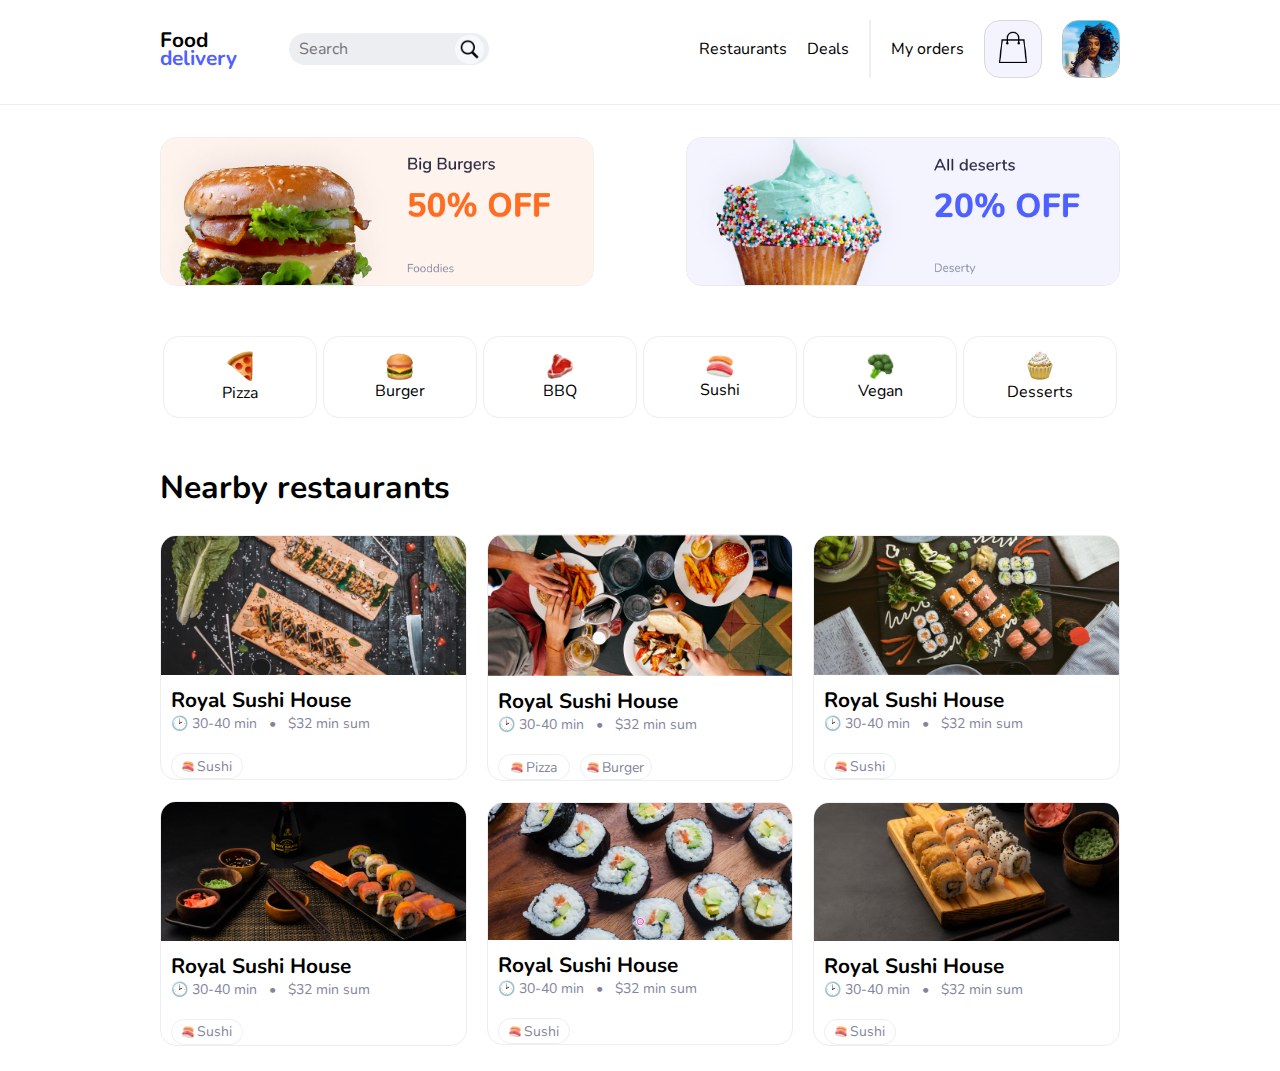
==== products.html @ fb19f6cb "Refactor folder structure" ====
<!DOCTYPE html>
<html lang="en">
<head>
    <meta charset="UTF-8">
    <title>Food delivery</title>
    <link rel="stylesheet" href="css/products.css">
    <link rel="preconnect" href="https://fonts.googleapis.com">
    <link rel="preconnect" href="https://fonts.gstatic.com" crossorigin>
    <link href="https://fonts.googleapis.com/css2?family=Nunito:ital,wght@0,200..1000;1,200..1000&display=swap" rel="stylesheet">
</head>
<body>
    <header>
        <nav>
            <div class="navbar-container">

                <div class="left-side-navbar">

                    <div class="icon-container">
                        <a href="index.html">
                            <h2 class="icon ">Food</h2>
                            <h2 class="icon icon-blue">delivery</h2>
                        </a>
                    </div>

                    <div class="search-input-container">
                        <input placeholder="Search" type="text">
                        <a href="#">
                            <img src="images/searchIcon.png" alt="">
                        </a>
                    </div>
                </div>

                <div class="right-side-navbar">
                    <a href="#">Restaurants</a>
                    <a href="#">Deals</a>
                    <div class="divider"></div>
                    <a href="#">My orders</a>
                    <a href="#">
                        <div class="cart-button">
                            <img src="images/shoppingCartIcon.png" alt="">
                        </div>
                    </a>
                    <a href="#">
                        <div class="profile-button">
                            <img src="images/profilePicture.png" alt="">
                        </div>
                    </a>
                </div>
            </div>
        </nav>
    </header>
    <main>
        <section>
            <div class="discount-container">
                <img class="left-image-discount" src="images/foodImage1.png" alt="">
                <img class="right-image-discount" src="images/foodImage2.png" alt="">
            </div>

            <div class="food-category-container">
                <div class="food-category">
                    <a href="#">
                        <img src="images/foodCategories/pizza.png" alt="">
                        <span>Pizza</span>
                    </a>
                </div>
                <div class="food-category">
                    <a href="#">
                        <img src="images/foodCategories/burger.png" alt="">
                        <span>Burger</span>
                    </a>
                </div>
                <div class="food-category">
                    <a href="#">
                        <img src="images/foodCategories/bbq.png" alt="">
                        <span>BBQ</span>
                    </a>
                </div>
                <div class="food-category">
                    <a href="#">
                        <img src="images/foodCategories/sushi.png" alt="">
                        <span>Sushi</span>
                    </a>
                </div>
                <div class="food-category">
                    <a href="#">
                        <img src="images/foodCategories/vegan.png" alt="">
                        <span>Vegan</span>
                    </a>
                </div>
                <div class="food-category">
                    <a href="#">
                        <img src="images/foodCategories/desserts.png" alt="">
                        <span>Desserts</span>
                    </a>
                </div>
            </div>

            <h1 class="menu-options-label">
                Nearby restaurants
            </h1>

            <div class="menu-options-container">
                <div class="menu-option">
                    <img src="images/foodOptions/royalSushi.png" alt="">
                    <div class="menu-option-information">
                        <h2>Royal Sushi House</h2>
                        <span>&#x1F551; 30-40 min &nbsp; • &nbsp; $32 min sum</span>
                        <div class="menu-option-category">
                            <img src="images/foodTypes/sushi.png" alt="">
                            <span>Sushi</span>
                        </div>
                    </div>
                </div>
                <div class="menu-option">
                    <img src="images/foodOptions/burgerAndPizzas.png" alt="">
                    <div class="menu-option-information">
                        <h2>Royal Sushi House</h2>
                        <span>&#x1F551; 30-40 min &nbsp; • &nbsp; $32 min sum</span>
                        <div class="menu-options-category-container">
                            <div class="menu-option-category">
                                <img src="images/foodTypes/sushi.png" alt="">
                                <span>Pizza</span>
                            </div>
                            <div class="menu-option-category">
                                <img src="images/foodTypes/sushi.png" alt="">
                                <span>Burger</span>
                            </div>
                        </div>
                    </div>
                </div>
                <div class="menu-option">
                    <img src="images/foodOptions/ninjaSushi.png" alt="">
                    <div class="menu-option-information">
                        <h2>Royal Sushi House</h2>
                        <span>&#x1F551; 30-40 min &nbsp; • &nbsp; $32 min sum</span>
                        <div class="menu-option-category">
                            <img src="images/foodTypes/sushi.png" alt="">
                            <span>Sushi</span>
                        </div>
                    </div>
                </div>
                <div class="menu-option">
                    <img src="images/foodOptions/sushiMaster.png" alt="">
                    <div class="menu-option-information">
                        <h2>Royal Sushi House</h2>
                        <span>&#x1F551; 30-40 min &nbsp; • &nbsp; $32 min sum</span>
                        <div class="menu-option-category">
                            <img src="images/foodTypes/sushi.png" alt="">
                            <span>Sushi</span>
                        </div>
                    </div>
                </div>
                <div class="menu-option">
                    <img src="images/foodOptions/japaneseSushi.png" alt="">
                    <div class="menu-option-information">
                        <h2>Royal Sushi House</h2>
                        <span>&#x1F551; 30-40 min &nbsp; • &nbsp; $32 min sum</span>
                        <div class="menu-option-category">
                            <img src="images/foodTypes/sushi.png" alt="">
                            <span>Sushi</span>
                        </div>
                    </div>
                </div>
                <div class="menu-option">
                    <img src="images/foodOptions/kobe.png" alt="">
                    <div class="menu-option-information">
                        <h2>Royal Sushi House</h2>
                        <span>&#x1F551; 30-40 min &nbsp; • &nbsp; $32 min sum</span>
                        <div class="menu-option-category">
                            <img src="images/foodTypes/sushi.png" alt="">
                            <span>Sushi</span>
                        </div>
                    </div>
                </div>
            </div>
        </section>
    </main>
    <footer>

    </footer>
</body>
</html>
---- css/products.css ----
* {
    font-family: Nunito, sans-serif;
    font-size: 1em;
    padding: 0;
    margin: 0;
}

html {
    width: 100%;
    height: 100%;
    aspect-ratio: auto;
}

body {
    display: flex;
    flex-direction: column;
    align-items: center;
    justify-content: center;
    width: 100%;
}

main {
    display: flex;
    width: 75%;
}

header {
    width: 100%;
    display: flex;
    justify-content: space-around;
    border-bottom: 1px solid #EDEEF2;
    margin-bottom: 2em;
}


nav {
    width: 75%;
    align-items: center;
    margin-bottom: 1em;
}

.navbar-container {
    display: flex;
    justify-content: space-between;
    padding-top: 20px;
    padding-bottom: 10px;
}

.left-side-navbar {
    display: flex;
    align-items: center;
    gap: 50px;
}

.icon-container {
    width: 79px;
    position: relative;
    top: 5px;
}

.icon {
    margin: 0;
    font-size: 1.3em;
}

.icon-blue {
    position: relative;
    bottom: 10px;
    color: #4E60FF;
}

.search-input-container {
    background-color: #EDEEF2;
    width: 200px;
    display: flex;
    border-radius: 16px;
}

.left-side-navbar div input {
    width: 73%;
    height: 2em;
    border-radius: 16px;
    border: none;
    background-color: rgba(0, 0, 0, 0);
    padding-left: 10px;
}

.search-input-container a {
    background-color: #f7f8fb;
    border-radius: 50%;
    width: 1.8em;
    height: 1.8em;
    position: relative;
    top: 2px;
    left: 10px;
}

.search-input-container  a img {
    height: 1.3em;
    width: 1.3em;
    position: relative;
    top: 4px;
    left: 4px;
}

.left-side-navbar div input:focus {
    outline: none;
}

.right-side-navbar {
    display: flex;
    margin-left: 10px;
    align-items: center;
    gap: 20px;
}

.divider {
    height: 100%;
    width: 2px;
    background-color: #EDEEF2;
}

div.cart-button img {
    height: 2em;
    position: relative;
    top: 10px;
    left: 12px;
}

.cart-button {
    height: 56px;
    width: 56px;
    background-color: #F3F4FF;
    border-radius: 16px;
    border: 1px solid #d8d8d8;
}

.profile-button {
    overflow: clip;
    height: 56px;
    width: 56px;
    border-radius: 16px;
    border: 1px solid #bcbcbc;

}

div.profile-button img {
    overflow: hidden;
    width: 100px;
    height: auto;
    border-radius: 16px;
    position: relative;
    bottom: 40px;
    right: 20px;
}

a {
    text-decoration: none;
    color: black;
}

a:hover {
    opacity: 0.75;
}

section {
    width: 100%;
    min-width: 877px;
    display: flex;
    flex-direction: column;
    align-items: center;
}

.discount-container {
    display: flex;
    justify-content: space-between;
    height: auto;
    width: 100%;
}

.left-image-discount {
    border-radius: 16px;
    border: 1px solid #efefef;
    width: 45%;
    height: auto;
}

.right-image-discount {
    border-radius: 16px;
    border: 1px solid #eaeaea;
    width: 45%;
    height: auto    ;
}

.food-category-container {
    display: flex;
    justify-content: space-between;
    width: 100%;
    margin-top: 50px;
}

.food-category {
    width: 100%;
    display: flex;
    justify-content: center;
}

.food-category  a {
    min-width: 130px;
    width: 95%;
    height: 80px;
    border: 1px solid #EDEEF2;
    border-radius: 16px;
    display: flex;
    justify-content: center;
    align-items: center;
    flex-direction: column;
}

.food-category a:hover {
    background-color: #F8F9FF;
    border: 1px solid #697BFF;
    opacity: 1;
}

div.food-category a img {
    width: 18%;
}

.menu-options-label {
    width: 100%;
    margin-top: 5%;
    font-size: 2em;: ;
}

.menu-options-container {
    display: grid;
    grid-template-columns: auto auto auto;
    width: 100%;
    min-width: 792px;
    justify-content: space-between;
    gap: 20px;
    align-items: center;
    margin-bottom: 25px;
    margin-top: 25px;
}

.menu-option:hover {
    opacity: 85%;
    cursor: pointer;
}

.menu-option {
    min-width: 50px;
    min-height: 80px;
    border: 1px solid #EDEEF2;
    border-radius: 16px;
    overflow: clip;
}

div.menu-option img {
    width: 100%;
    height: 55%;
}

.menu-option-information {
    display: flex;
    flex-direction: column;
    justify-content: space-between;
    margin-top: 5px;
    margin-left: 10px;
}

div.menu-option-category {
    display: flex;
    justify-content: center;
    align-items: center;
    width: 70px;
    height: 24px;
    border: 1px solid #EDEEF2;
    margin-top: 20px;
    border-radius: 16px;
}

div.menu-option-information h2 {
    font-size: 1.3em;
}

div.menu-option-information span {
    color: #83859C;
    font-size: 14px;
}

.menu-options-category-container {
    display: flex;
    gap: 10px;
}

div.menu-option-category img {
    width: 12px;
    margin-right: 3px;
}

@media (max-width: 1180px) {
    .discount-container {
        flex-direction: column;
        align-items: center;
        gap: 50px;
        width: 100%;
    }

    main {
        width: 100%;
    }

    section {
        width: 100%;
    }

    .food-category-container {
        display: grid;
        grid-template-columns: auto auto auto;
    }


    .menu-options-container {
        display: flex;
        flex-direction: column;
        width: 100%;
    }

    .menu-option {
        width: 100%;
        height: 100%;
    }
}
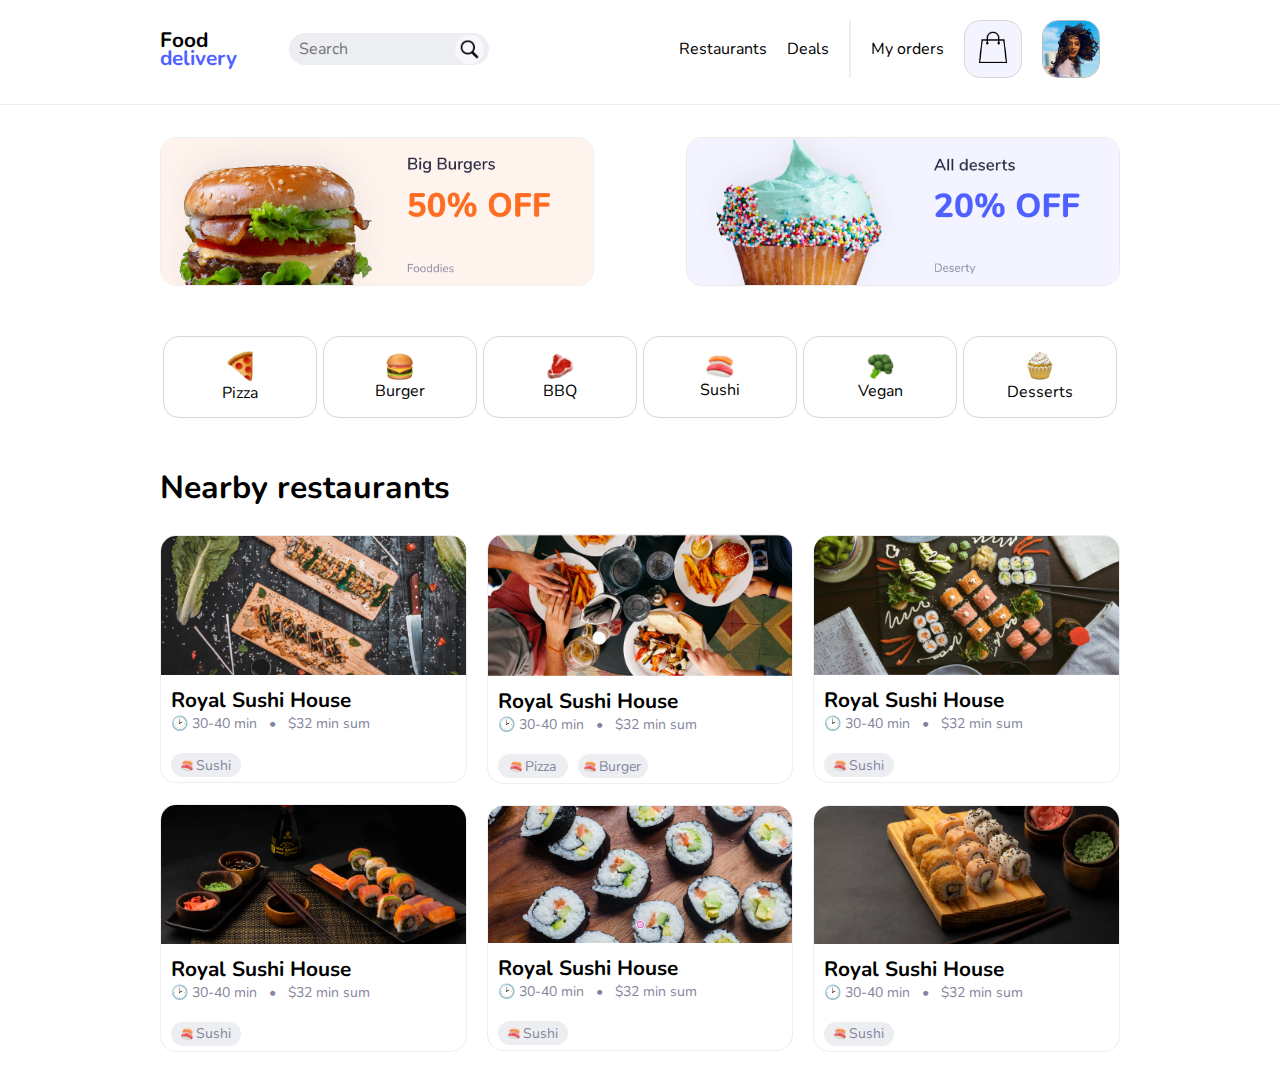
==== commit 9693e902: "Product page responsibility" ====
--- a/products.html
+++ b/products.html
@@ -31,10 +31,10 @@
                 </div>
 
                 <div class="right-side-navbar">
-                    <a href="#">Restaurants</a>
-                    <a href="#">Deals</a>
-                    <div class="divider"></div>
-                    <a href="#">My orders</a>
+                    <a id="restaurants" href="#">Restaurants</a>
+                    <a id="deals" href="#">Deals</a>
+                    <div class="divider" ></div>
+                    <a id="my-order" href="#">My orders</a>
                     <a href="#">
                         <div class="cart-button">
                             <img src="images/shoppingCartIcon.png" alt="">
@@ -43,6 +43,14 @@
                     <a href="#">
                         <div class="profile-button">
                             <img src="images/profilePicture.png" alt="">
+                        </div>
+                    </a>
+                    <div id="divider-showed" class="divider"></div>
+                    <a href="#">
+                        <div class="menu-button">
+                            <div class="button-line-icon"></div>
+                            <div class="button-line-icon"></div>
+                            <div class="button-line-icon"></div>
                         </div>
                     </a>
                 </div>
--- a/css/products.css
+++ b/css/products.css
@@ -15,7 +15,6 @@
     display: flex;
     flex-direction: column;
     align-items: center;
-    justify-content: center;
     width: 100%;
 }
 
@@ -56,6 +55,11 @@
     width: 79px;
     position: relative;
     top: 5px;
+}
+
+.icon-container a {
+    display: block;
+    width: 5em;
 }
 
 .icon {
@@ -141,7 +145,10 @@
     width: 56px;
     border-radius: 16px;
     border: 1px solid #bcbcbc;
-
+}
+
+#divider-showed {
+    display: none;
 }
 
 div.profile-button img {
@@ -209,7 +216,7 @@
     min-width: 130px;
     width: 95%;
     height: 80px;
-    border: 1px solid #EDEEF2;
+    border: 1px solid #d6d6da;
     border-radius: 16px;
     display: flex;
     justify-content: center;
@@ -269,6 +276,7 @@
     justify-content: space-between;
     margin-top: 5px;
     margin-left: 10px;
+    height: 6em;
 }
 
 div.menu-option-category {
@@ -277,8 +285,9 @@
     align-items: center;
     width: 70px;
     height: 24px;
-    border: 1px solid #EDEEF2;
+    background-color: #EDEEF2;
     margin-top: 20px;
+    margin-bottom: 5px;
     border-radius: 16px;
 }
 
@@ -287,8 +296,8 @@
 }
 
 div.menu-option-information span {
-    color: #83859C;
     font-size: 14px;
+    color:  #83859C;
 }
 
 .menu-options-category-container {
@@ -302,6 +311,105 @@
 }
 
 @media (max-width: 1180px) {
+    nav {
+        width: 90%;
+    }
+
+    .left-side-navbar {
+        width: 11em;
+    }
+
+    icon-container {
+        height: 90%;
+        width: 45%;
+    }
+
+    .search-input-container {
+        display: none;
+    }
+
+    .icon-container a {
+        width: 12em !important;
+    }
+
+    .icon-container a h2{
+        width: 4em;
+        font-size: 3em;
+    }
+
+    .right-side-navbar {
+        height: 200px;
+    }
+
+    .cart-button {
+        height: 100%;
+    }
+
+    #restaurants {
+        display: none;
+    }
+
+    #deals {
+        display: none;
+    }
+
+    #my-order {
+        display: none;
+    }
+
+    .divider {
+        display: none;
+    }
+
+    .cart-button {
+        height: 7em;
+        width: 7em;
+        border-radius: 30%;
+    }
+
+    .cart-button img {
+        width: 70%;
+        height: 70% !important;
+        left: 18px !important;
+    }
+
+    .profile-button {
+        height: 7em;
+        width: 7em;
+        border-radius: 30%;
+    }
+
+    .profile-button img {
+        height: auto !important;
+        width: 200px !important;
+        bottom: 70px !important;
+        right: 40px !important;
+    }
+
+    #divider-showed {
+        display: block;
+        height: 7em;
+    }
+
+    .menu-button {
+        display: flex;
+        justify-content: center;
+        align-items: center;
+        flex-direction: column;
+        gap: 10px;
+        height: 7em;
+        width: 7em;
+        background-color: #F3F4FF;
+        border-radius: 30%;
+        border: 1px solid #d8d8d8;
+    }
+
+    .button-line-icon {
+        width: 40%;
+        background-color: #83859C;
+        height: 4px;
+    }
+
     .discount-container {
         flex-direction: column;
         align-items: center;
@@ -309,29 +417,89 @@
         width: 100%;
     }
 
+    .right-image-discount {
+        width: 90%;
+    }
+
+    .left-image-discount {
+        width: 90%;
+    }
+
     main {
         width: 100%;
     }
 
     section {
         width: 100%;
+    }
+
+    .menu-options-label {
+        font-size: 3em;
     }
 
     .food-category-container {
         display: grid;
         grid-template-columns: auto auto auto;
-    }
-
+        width: 90%;
+        row-gap: 2em;
+    }
+
+    .food-category {
+        width: 15em;
+        height: 10em;
+    }
+
+    .food-category a {
+        width: 100%;
+        height: 100%;
+    }
+
+    .food-category a img {
+        width: 25% !important;
+        margin: 10px;
+    }
+
+    .food-category a span {
+        font-size: 1.5em;
+    }
 
     .menu-options-container {
         display: flex;
         flex-direction: column;
-        width: 100%;
+        width: 90%;
+    }
+
+    .menu-options-label {
+        width: 90%;
     }
 
     .menu-option {
         width: 100%;
-        height: 100%;
-    }
-}
-
+        border-radius: 40px !important;
+    }
+
+    .menu-option-information {
+        height: 40%;
+    }
+
+    .menu-option-information h2 {
+        font-size: 3em !important;
+    }
+
+    .menu-option-information span {
+        font-size: 1.5em !important;
+    }
+
+    .menu-option-category {
+        width: 6em !important;
+        height: 2em !important;
+        padding: 5px 10px;
+    }
+
+    .menu-option-category img {
+        width: 30% !important;
+        height: 100% !important;
+    }
+
+}
+
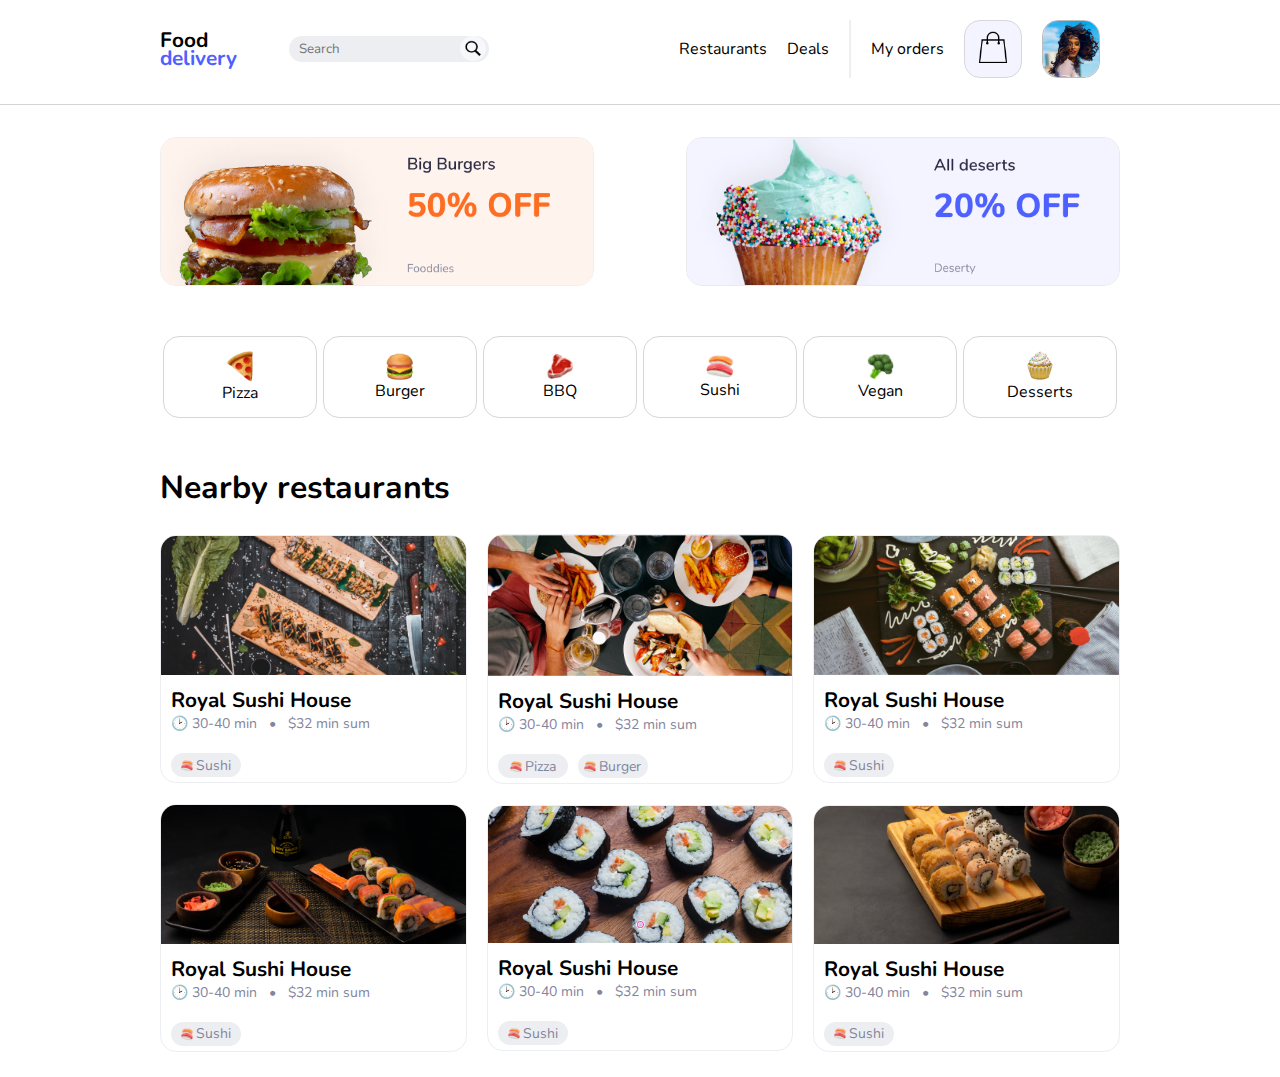
==== commit 43010464: "Profile page" ====
--- a/products.html
+++ b/products.html
@@ -40,7 +40,7 @@
                             <img src="images/shoppingCartIcon.png" alt="">
                         </div>
                     </a>
-                    <a href="#">
+                    <a href="profile.html">
                         <div class="profile-button">
                             <img src="images/profilePicture.png" alt="">
                         </div>
@@ -183,8 +183,5 @@
             </div>
         </section>
     </main>
-    <footer>
-
-    </footer>
 </body>
 </html>--- a/css/products.css
+++ b/css/products.css
@@ -1,6 +1,5 @@
 * {
     font-family: Nunito, sans-serif;
-    font-size: 1em;
     padding: 0;
     margin: 0;
 }
@@ -27,7 +26,7 @@
     width: 100%;
     display: flex;
     justify-content: space-around;
-    border-bottom: 1px solid #EDEEF2;
+    border-bottom: 1px solid #d2d3d6;
     margin-bottom: 2em;
 }
 
@@ -92,16 +91,15 @@
 .search-input-container a {
     background-color: #f7f8fb;
     border-radius: 50%;
-    width: 1.8em;
-    height: 1.8em;
+    width: 1.6em;
+    height: 1.6em;
     position: relative;
-    top: 2px;
-    left: 10px;
+    left: 15px;
 }
 
 .search-input-container  a img {
-    height: 1.3em;
-    width: 1.3em;
+    height: 1.1em;
+    width: 1.1em;
     position: relative;
     top: 4px;
     left: 4px;
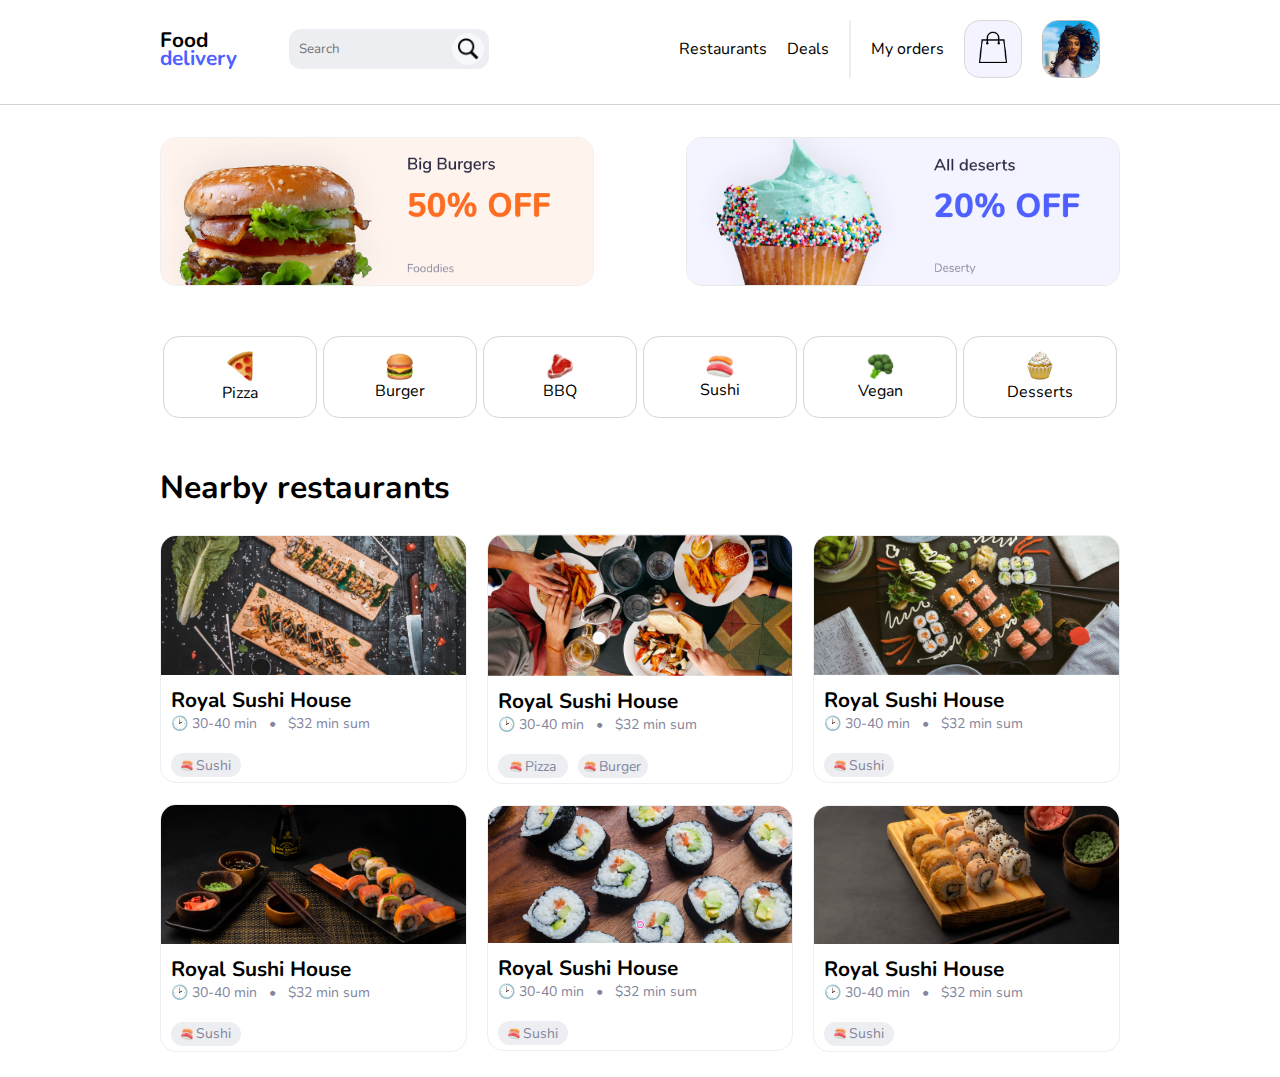
==== commit 7c9c5a6f: "Completed form on profile and index page. Remade icons on profile page. Remade parts of products pag" ====
--- a/products.html
+++ b/products.html
@@ -6,182 +6,181 @@
     <link rel="stylesheet" href="css/products.css">
     <link rel="preconnect" href="https://fonts.googleapis.com">
     <link rel="preconnect" href="https://fonts.gstatic.com" crossorigin>
-    <link href="https://fonts.googleapis.com/css2?family=Nunito:ital,wght@0,200..1000;1,200..1000&display=swap" rel="stylesheet">
+    <link href="https://fonts.googleapis.com/css2?family=Nunito:ital,wght@0,200..1000;1,200..1000&display=swap"
+          rel="stylesheet">
 </head>
 <body>
-    <header>
-        <nav>
-            <div class="navbar-container">
+<header>
+    <nav>
+        <div class="navbar-container">
 
-                <div class="left-side-navbar">
+            <div class="left-side-navbar">
 
-                    <div class="icon-container">
-                        <a href="index.html">
-                            <h2 class="icon ">Food</h2>
-                            <h2 class="icon icon-blue">delivery</h2>
-                        </a>
-                    </div>
-
-                    <div class="search-input-container">
-                        <input placeholder="Search" type="text">
-                        <a href="#">
-                            <img src="images/searchIcon.png" alt="">
-                        </a>
-                    </div>
+                <div class="icon-container">
+                    <a href="index.html">
+                        <h2 class="icon ">Food</h2>
+                        <h2 class="icon icon-blue">delivery</h2>
+                    </a>
                 </div>
 
-                <div class="right-side-navbar">
-                    <a id="restaurants" href="#">Restaurants</a>
-                    <a id="deals" href="#">Deals</a>
-                    <div class="divider" ></div>
-                    <a id="my-order" href="#">My orders</a>
+                <div class="search-input-container">
+                    <input placeholder="Search" type="text">
                     <a href="#">
-                        <div class="cart-button">
-                            <img src="images/shoppingCartIcon.png" alt="">
-                        </div>
-                    </a>
-                    <a href="profile.html">
-                        <div class="profile-button">
-                            <img src="images/profilePicture.png" alt="">
-                        </div>
-                    </a>
-                    <div id="divider-showed" class="divider"></div>
-                    <a href="#">
-                        <div class="menu-button">
-                            <div class="button-line-icon"></div>
-                            <div class="button-line-icon"></div>
-                            <div class="button-line-icon"></div>
-                        </div>
-                    </a>
-                </div>
-            </div>
-        </nav>
-    </header>
-    <main>
-        <section>
-            <div class="discount-container">
-                <img class="left-image-discount" src="images/foodImage1.png" alt="">
-                <img class="right-image-discount" src="images/foodImage2.png" alt="">
-            </div>
-
-            <div class="food-category-container">
-                <div class="food-category">
-                    <a href="#">
-                        <img src="images/foodCategories/pizza.png" alt="">
-                        <span>Pizza</span>
-                    </a>
-                </div>
-                <div class="food-category">
-                    <a href="#">
-                        <img src="images/foodCategories/burger.png" alt="">
-                        <span>Burger</span>
-                    </a>
-                </div>
-                <div class="food-category">
-                    <a href="#">
-                        <img src="images/foodCategories/bbq.png" alt="">
-                        <span>BBQ</span>
-                    </a>
-                </div>
-                <div class="food-category">
-                    <a href="#">
-                        <img src="images/foodCategories/sushi.png" alt="">
-                        <span>Sushi</span>
-                    </a>
-                </div>
-                <div class="food-category">
-                    <a href="#">
-                        <img src="images/foodCategories/vegan.png" alt="">
-                        <span>Vegan</span>
-                    </a>
-                </div>
-                <div class="food-category">
-                    <a href="#">
-                        <img src="images/foodCategories/desserts.png" alt="">
-                        <span>Desserts</span>
+                        <img src="images/searchIcon.png" alt="">
                     </a>
                 </div>
             </div>
 
-            <h1 class="menu-options-label">
-                Nearby restaurants
-            </h1>
+            <div class="right-side-navbar">
+                <a id="restaurants" href="#">Restaurants</a>
+                <a id="deals" href="#">Deals</a>
+                <div class="divider"></div>
+                <a id="my-order" href="#">My orders</a>
+                <a href="#">
+                    <div class="cart-button">
+                        <img src="images/shoppingCartIcon.png" alt="">
+                    </div>
+                </a>
+                <a href="profile.html">
+                    <div class="profile-button">
+                        <img src="images/profilePicture.png" alt="">
+                    </div>
+                </a>
+                <div id="divider-showed" class="divider"></div>
+                <a href="#">
+                    <div class="menu-button">
+                        <div class="button-line-icon"></div>
+                        <div class="button-line-icon"></div>
+                        <div class="button-line-icon"></div>
+                    </div>
+                </a>
+            </div>
+        </div>
+    </nav>
+</header>
+<main>
+    <section class="discount-container">
+        <img class="left-image-discount" src="images/foodImage1.png" alt="">
+        <img class="right-image-discount" src="images/foodImage2.png" alt="">
+    </section>
 
-            <div class="menu-options-container">
-                <div class="menu-option">
-                    <img src="images/foodOptions/royalSushi.png" alt="">
-                    <div class="menu-option-information">
-                        <h2>Royal Sushi House</h2>
-                        <span>&#x1F551; 30-40 min &nbsp; • &nbsp; $32 min sum</span>
-                        <div class="menu-option-category">
-                            <img src="images/foodTypes/sushi.png" alt="">
-                            <span>Sushi</span>
-                        </div>
+    <section class="food-category-container">
+        <div class="food-category">
+            <a href="#">
+                <img src="images/foodCategories/pizza.png" alt="">
+                <span>Pizza</span>
+            </a>
+        </div>
+        <div class="food-category">
+            <a href="#">
+                <img src="images/foodCategories/burger.png" alt="">
+                <span>Burger</span>
+            </a>
+        </div>
+        <div class="food-category">
+            <a href="#">
+                <img src="images/foodCategories/bbq.png" alt="">
+                <span>BBQ</span>
+            </a>
+        </div>
+        <div class="food-category">
+            <a href="#">
+                <img src="images/foodCategories/sushi.png" alt="">
+                <span>Sushi</span>
+            </a>
+        </div>
+        <div class="food-category">
+            <a href="#">
+                <img src="images/foodCategories/vegan.png" alt="">
+                <span>Vegan</span>
+            </a>
+        </div>
+        <div class="food-category">
+            <a href="#">
+                <img src="images/foodCategories/desserts.png" alt="">
+                <span>Desserts</span>
+            </a>
+        </div>
+    </section>
+
+    <h1 class="menu-options-label">
+        Nearby restaurants
+    </h1>
+
+    <section class="menu-options-container">
+        <div class="menu-option">
+            <img src="images/foodOptions/royalSushi.png" alt="">
+            <div class="menu-option-information">
+                <h2>Royal Sushi House</h2>
+                <span>&#x1F551; 30-40 min &nbsp; • &nbsp; $32 min sum</span>
+                <div class="menu-option-category">
+                    <img src="images/foodTypes/sushi.png" alt="">
+                    <span>Sushi</span>
+                </div>
+            </div>
+        </div>
+        <div class="menu-option">
+            <img src="images/foodOptions/burgerAndPizzas.png" alt="">
+            <div class="menu-option-information">
+                <h2>Royal Sushi House</h2>
+                <span>&#x1F551; 30-40 min &nbsp; • &nbsp; $32 min sum</span>
+                <div class="menu-options-category-container">
+                    <div class="menu-option-category">
+                        <img src="images/foodTypes/sushi.png" alt="">
+                        <span>Pizza</span>
                     </div>
-                </div>
-                <div class="menu-option">
-                    <img src="images/foodOptions/burgerAndPizzas.png" alt="">
-                    <div class="menu-option-information">
-                        <h2>Royal Sushi House</h2>
-                        <span>&#x1F551; 30-40 min &nbsp; • &nbsp; $32 min sum</span>
-                        <div class="menu-options-category-container">
-                            <div class="menu-option-category">
-                                <img src="images/foodTypes/sushi.png" alt="">
-                                <span>Pizza</span>
-                            </div>
-                            <div class="menu-option-category">
-                                <img src="images/foodTypes/sushi.png" alt="">
-                                <span>Burger</span>
-                            </div>
-                        </div>
-                    </div>
-                </div>
-                <div class="menu-option">
-                    <img src="images/foodOptions/ninjaSushi.png" alt="">
-                    <div class="menu-option-information">
-                        <h2>Royal Sushi House</h2>
-                        <span>&#x1F551; 30-40 min &nbsp; • &nbsp; $32 min sum</span>
-                        <div class="menu-option-category">
-                            <img src="images/foodTypes/sushi.png" alt="">
-                            <span>Sushi</span>
-                        </div>
-                    </div>
-                </div>
-                <div class="menu-option">
-                    <img src="images/foodOptions/sushiMaster.png" alt="">
-                    <div class="menu-option-information">
-                        <h2>Royal Sushi House</h2>
-                        <span>&#x1F551; 30-40 min &nbsp; • &nbsp; $32 min sum</span>
-                        <div class="menu-option-category">
-                            <img src="images/foodTypes/sushi.png" alt="">
-                            <span>Sushi</span>
-                        </div>
-                    </div>
-                </div>
-                <div class="menu-option">
-                    <img src="images/foodOptions/japaneseSushi.png" alt="">
-                    <div class="menu-option-information">
-                        <h2>Royal Sushi House</h2>
-                        <span>&#x1F551; 30-40 min &nbsp; • &nbsp; $32 min sum</span>
-                        <div class="menu-option-category">
-                            <img src="images/foodTypes/sushi.png" alt="">
-                            <span>Sushi</span>
-                        </div>
-                    </div>
-                </div>
-                <div class="menu-option">
-                    <img src="images/foodOptions/kobe.png" alt="">
-                    <div class="menu-option-information">
-                        <h2>Royal Sushi House</h2>
-                        <span>&#x1F551; 30-40 min &nbsp; • &nbsp; $32 min sum</span>
-                        <div class="menu-option-category">
-                            <img src="images/foodTypes/sushi.png" alt="">
-                            <span>Sushi</span>
-                        </div>
+                    <div class="menu-option-category">
+                        <img src="images/foodTypes/sushi.png" alt="">
+                        <span>Burger</span>
                     </div>
                 </div>
             </div>
-        </section>
-    </main>
+        </div>
+        <div class="menu-option">
+            <img src="images/foodOptions/ninjaSushi.png" alt="">
+            <div class="menu-option-information">
+                <h2>Royal Sushi House</h2>
+                <span>&#x1F551; 30-40 min &nbsp; • &nbsp; $32 min sum</span>
+                <div class="menu-option-category">
+                    <img src="images/foodTypes/sushi.png" alt="">
+                    <span>Sushi</span>
+                </div>
+            </div>
+        </div>
+        <div class="menu-option">
+            <img src="images/foodOptions/sushiMaster.png" alt="">
+            <div class="menu-option-information">
+                <h2>Royal Sushi House</h2>
+                <span>&#x1F551; 30-40 min &nbsp; • &nbsp; $32 min sum</span>
+                <div class="menu-option-category">
+                    <img src="images/foodTypes/sushi.png" alt="">
+                    <span>Sushi</span>
+                </div>
+            </div>
+        </div>
+        <div class="menu-option">
+            <img src="images/foodOptions/japaneseSushi.png" alt="">
+            <div class="menu-option-information">
+                <h2>Royal Sushi House</h2>
+                <span>&#x1F551; 30-40 min &nbsp; • &nbsp; $32 min sum</span>
+                <div class="menu-option-category">
+                    <img src="images/foodTypes/sushi.png" alt="">
+                    <span>Sushi</span>
+                </div>
+            </div>
+        </div>
+        <div class="menu-option">
+            <img src="images/foodOptions/kobe.png" alt="">
+            <div class="menu-option-information">
+                <h2>Royal Sushi House</h2>
+                <span>&#x1F551; 30-40 min &nbsp; • &nbsp; $32 min sum</span>
+                <div class="menu-option-category">
+                    <img src="images/foodTypes/sushi.png" alt="">
+                    <span>Sushi</span>
+                </div>
+            </div>
+        </div>
+    </section>
+</main>
 </body>
 </html>--- a/css/products.css
+++ b/css/products.css
@@ -20,6 +20,9 @@
 main {
     display: flex;
     width: 75%;
+    min-width: 877px;
+    flex-direction: column;
+    align-items: center;
 }
 
 header {
@@ -88,18 +91,36 @@
     padding-left: 10px;
 }
 
+.search-input-container {
+    background-color: #EDEEF2;
+    width: 200px;
+    height: 2.5em;
+    align-items: center;
+    display: flex;
+    border-radius: 12px;
+}
+
+.left-side-navbar div input {
+    width: 73%;
+    height: 2em;
+    border-radius: 16px;
+    border: none;
+    background-color: rgba(0, 0, 0, 0);
+    padding-left: 10px;
+}
+
 .search-input-container a {
     background-color: #f7f8fb;
     border-radius: 50%;
-    width: 1.6em;
-    height: 1.6em;
+    width: 2em;
+    height: 2em;
     position: relative;
-    left: 15px;
+    left: 7px;
 }
 
 .search-input-container  a img {
-    height: 1.1em;
-    width: 1.1em;
+    height: 1.5em;
+    width: 1.5em;
     position: relative;
     top: 4px;
     left: 4px;
@@ -170,14 +191,12 @@
 
 section {
     width: 100%;
-    min-width: 877px;
-    display: flex;
-    flex-direction: column;
-    align-items: center;
+
 }
 
 .discount-container {
     display: flex;
+    flex-direction: row;
     justify-content: space-between;
     height: auto;
     width: 100%;
@@ -199,6 +218,7 @@
 
 .food-category-container {
     display: flex;
+    flex-direction: row;
     justify-content: space-between;
     width: 100%;
     margin-top: 50px;
